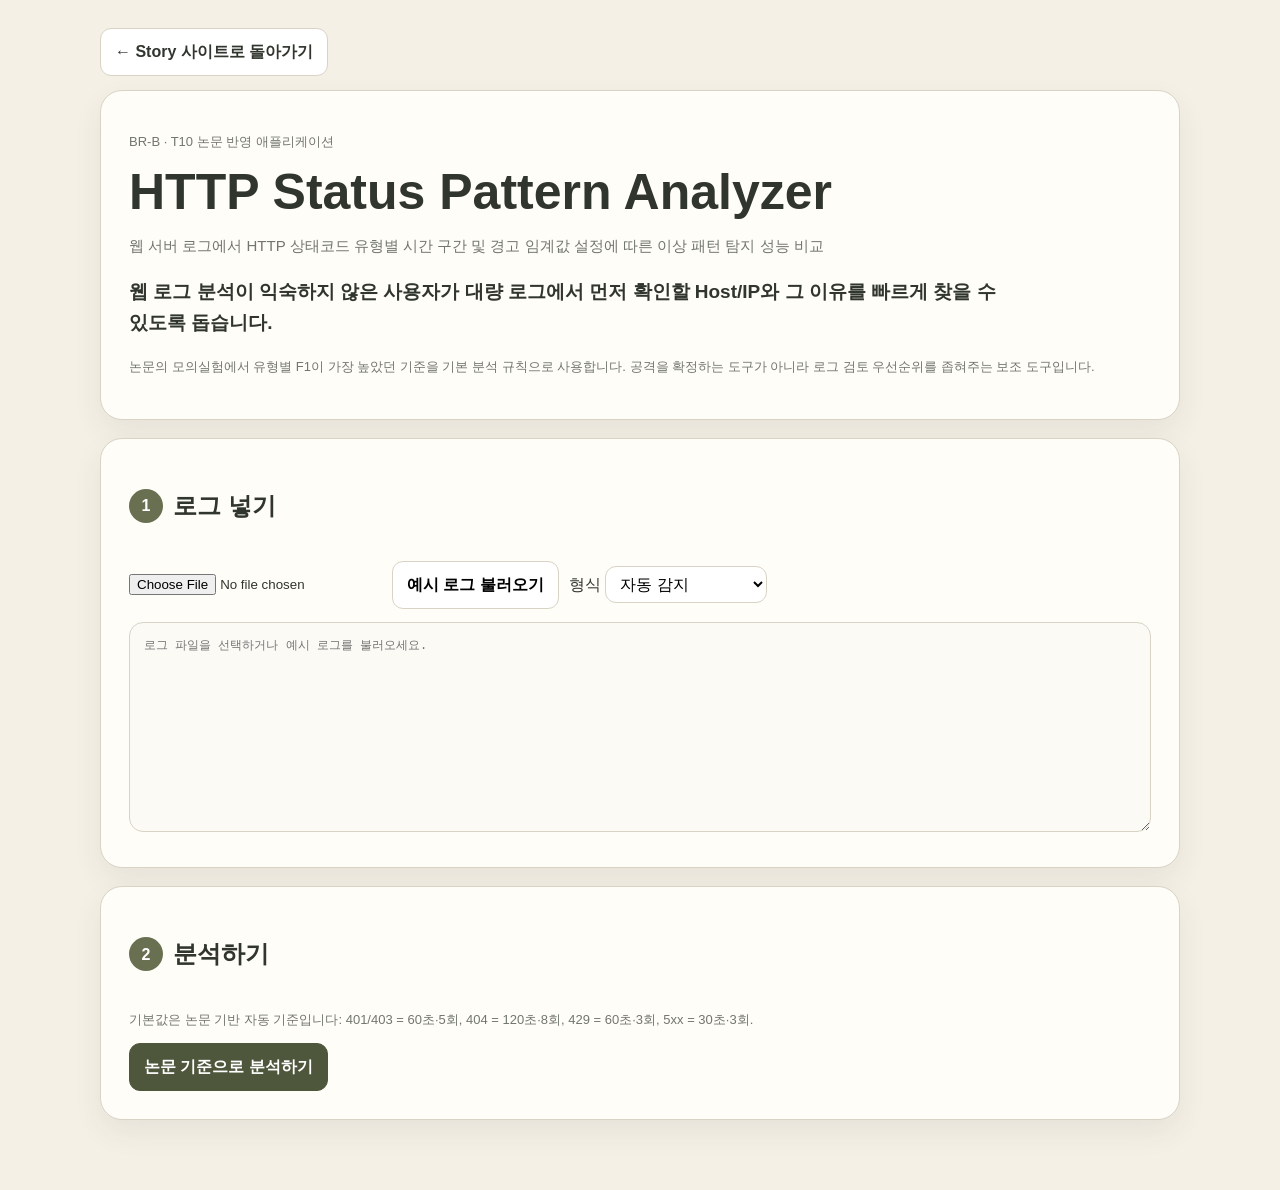
==== brb-app.html @ 335af22a "Add BR-B public app demo" ====
<!DOCTYPE html>
<html lang="ko">
<head>
<meta charset="UTF-8">
<meta name="viewport" content="width=device-width,initial-scale=1.0">
<title>HTTP Status Pattern Analyzer | 김유미</title>
<style>
:root{--bg:#f4f0e6;--paper:#fffdf8;--ink:#30352d;--muted:#71766e;--line:#d9d3c6;--olive:#697052;--olive2:#4e563c;--brown:#8b6f58;--warn:#7d4738;--warnbg:#fff0ea;--ok:#4f6c56;--okbg:#edf6ef}
*{box-sizing:border-box}body{margin:0;background:var(--bg);color:var(--ink);font-family:-apple-system,BlinkMacSystemFont,"Pretendard","Noto Sans KR","Segoe UI",sans-serif;line-height:1.6}.wrap{width:min(1080px,calc(100% - 28px));margin:28px auto 70px}.card{background:var(--paper);border:1px solid var(--line);border-radius:22px;padding:28px;margin-bottom:18px;box-shadow:0 12px 30px rgba(70,62,48,.07)}h1{font-size:clamp(30px,5vw,50px);line-height:1.08;margin:0 0 10px}.paper-title{color:var(--muted);font-size:15px}.lead{font-size:19px;max-width:880px}.note{color:var(--muted);font-size:13px}.step{display:flex;gap:10px;align-items:center;margin-bottom:16px}.step b{width:34px;height:34px;display:grid;place-items:center;border-radius:50%;background:var(--olive);color:#fff}.row{display:flex;gap:10px;align-items:center;flex-wrap:wrap}.btn,button,select{border:1px solid var(--line);border-radius:11px;font:inherit}.btn,button{padding:10px 14px;background:#fff;font-weight:700;cursor:pointer}.btn{display:inline-block;text-decoration:none;color:inherit}.primary{background:var(--olive2);color:#fff;border-color:var(--olive2)}input[type=file]{max-width:100%}textarea{width:100%;min-height:210px;margin-top:13px;padding:14px;border:1px solid var(--line);border-radius:14px;background:#fbfaf5;font:12px/1.55 ui-monospace,SFMono-Regular,Consolas,monospace;resize:vertical}select{padding:8px 30px 8px 10px;background:#fff}.msg{margin-top:12px;padding:11px 13px;border-radius:11px;font-weight:700}.ok{background:var(--okbg);color:var(--ok)}.err{background:var(--warnbg);color:var(--warn)}.hidden{display:none!important}.summary{display:grid;grid-template-columns:repeat(4,1fr);gap:10px;margin-bottom:18px}.metric{border:1px solid var(--line);border-radius:14px;padding:15px;background:#fff}.metric b{font-size:26px;display:block}.metric span{font-size:12px;color:var(--muted)}.alerts{display:grid;gap:11px}.alert{border:1px solid #e4b9ac;border-radius:15px;background:var(--warnbg);padding:16px}.alerttop{display:flex;justify-content:space-between;gap:10px;flex-wrap:wrap}.badge{display:inline-block;padding:3px 8px;border-radius:999px;background:#edc6bb;color:#673327;font-size:12px;font-weight:800}.grid{display:grid;grid-template-columns:1fr 1fr;gap:14px;margin-top:15px}.box{border:1px solid var(--line);border-radius:15px;padding:16px;background:#fff}.rule{display:grid;grid-template-columns:1fr auto auto;gap:8px;padding:8px 0;border-bottom:1px solid var(--line);font-size:13px}.rule:last-child{border-bottom:0}.back{margin-bottom:14px}.muted{color:var(--muted)}@media(max-width:760px){.summary{grid-template-columns:repeat(2,1fr)}.grid{grid-template-columns:1fr}.card{padding:20px}}@media(max-width:450px){.summary{grid-template-columns:1fr}}
</style>
</head>
<body>
<main class="wrap">
<a class="btn back" href="index.html#works">← Story 사이트로 돌아가기</a>
<section class="card">
<p class="note">BR-B · T10 논문 반영 애플리케이션</p>
<h1>HTTP Status Pattern Analyzer</h1>
<p class="paper-title">웹 서버 로그에서 HTTP 상태코드 유형별 시간 구간 및 경고 임계값 설정에 따른 이상 패턴 탐지 성능 비교</p>
<p class="lead"><strong>웹 로그 분석이 익숙하지 않은 사용자가 대량 로그에서 먼저 확인할 Host/IP와 그 이유를 빠르게 찾을 수 있도록 돕습니다.</strong></p>
<p class="note">논문의 모의실험에서 유형별 F1이 가장 높았던 기준을 기본 분석 규칙으로 사용합니다. 공격을 확정하는 도구가 아니라 로그 검토 우선순위를 좁혀주는 보조 도구입니다.</p>
</section>

<section class="card">
<div class="step"><b>1</b><h2>로그 넣기</h2></div>
<div class="row"><input id="file" type="file" accept=".log,.txt,.csv,.json,.jsonl"><button id="sample">예시 로그 불러오기</button><label>형식 <select id="format"><option value="auto">자동 감지</option><option value="common">Nginx/Apache</option><option value="csv">CSV</option><option value="jsonl">JSON/JSONL</option></select></label></div>
<textarea id="input" placeholder="로그 파일을 선택하거나 예시 로그를 불러오세요."></textarea>
<div id="msg" class="hidden"></div>
</section>

<section class="card">
<div class="step"><b>2</b><h2>분석하기</h2></div>
<p class="note">기본값은 논문 기반 자동 기준입니다: 401/403 = 60초·5회, 404 = 120초·8회, 429 = 60초·3회, 5xx = 30초·3회.</p>
<button id="analyze" class="primary">논문 기준으로 분석하기</button>
</section>

<section id="result" class="card hidden">
<div class="step"><b>3</b><h2>분석 결과</h2></div>
<div id="summary" class="summary"></div>
<div id="alerts" class="alerts"></div>
<div class="grid"><div class="box"><h3>논문 기반 기준</h3><div id="rules"></div></div><div class="box"><h3>해석</h3><p class="muted">반복 횟수가 기준을 넘은 Host/IP부터 우선 확인하도록 보여줍니다. 401/403은 인증·권한, 404는 경로 탐색, 429는 과도한 요청, 5xx는 서버 오류의 집중 발생을 의미합니다.</p></div></div>
</section>
</main>
<script>
const RULES={AUTH:{w:60,t:5,f:0.950},NOT_FOUND:{w:120,t:8,f:0.950},RATE_LIMIT:{w:60,t:3,f:0.961},SERVER_ERROR:{w:30,t:3,f:0.934}};
const LABEL={AUTH:"인증·권한 오류",NOT_FOUND:"경로 탐색 오류",RATE_LIMIT:"과도한 요청",SERVER_ERROR:"서버 오류"};
const sampleText=`192.0.2.10 - - [30/Sep/2026:09:00:01 +0900] "POST /login HTTP/1.1" 401 120
192.0.2.10 - - [30/Sep/2026:09:00:10 +0900] "POST /login HTTP/1.1" 401 118
192.0.2.10 - - [30/Sep/2026:09:00:21 +0900] "GET /admin HTTP/1.1" 403 150
192.0.2.10 - - [30/Sep/2026:09:00:39 +0900] "GET /admin HTTP/1.1" 403 150
192.0.2.10 - - [30/Sep/2026:09:00:58 +0900] "POST /login HTTP/1.1" 401 120
198.51.100.55 - - [30/Sep/2026:09:02:01 +0900] "GET /.env HTTP/1.1" 404 90
198.51.100.55 - - [30/Sep/2026:09:02:10 +0900] "GET /wp-admin HTTP/1.1" 404 90
198.51.100.55 - - [30/Sep/2026:09:02:20 +0900] "GET /admin-old HTTP/1.1" 404 90
198.51.100.55 - - [30/Sep/2026:09:02:31 +0900] "GET /missing HTTP/1.1" 404 90
198.51.100.55 - - [30/Sep/2026:09:02:48 +0900] "GET /robots-old HTTP/1.1" 404 90
198.51.100.55 - - [30/Sep/2026:09:03:02 +0900] "GET /old-login HTTP/1.1" 404 90
198.51.100.55 - - [30/Sep/2026:09:03:13 +0900] "GET /backup HTTP/1.1" 404 90
198.51.100.55 - - [30/Sep/2026:09:03:25 +0900] "GET /test-admin HTTP/1.1" 404 90
203.0.113.77 - - [30/Sep/2026:09:04:01 +0900] "GET /api/search HTTP/1.1" 429 80
203.0.113.77 - - [30/Sep/2026:09:04:18 +0900] "GET /api/search HTTP/1.1" 429 80
203.0.113.77 - - [30/Sep/2026:09:04:34 +0900] "GET /api/items HTTP/1.1" 429 80
192.0.2.90 - - [30/Sep/2026:09:06:01 +0900] "GET /api/orders HTTP/1.1" 500 100
192.0.2.90 - - [30/Sep/2026:09:06:12 +0900] "GET /api/orders HTTP/1.1" 502 100
192.0.2.90 - - [30/Sep/2026:09:06:24 +0900] "GET /checkout HTTP/1.1" 503 100`;
const $=id=>document.getElementById(id);
$("sample").onclick=()=>{$("input").value=sampleText;show("예시 로그를 불러왔습니다.","ok")};
$("file").onchange=async e=>{const f=e.target.files[0];if(f){$("input").value=await f.text();show(f.name+" 파일을 읽었습니다.","ok")}};
function show(t,c){$("msg").textContent=t;$("msg").className="msg "+c}
function parseDate(s){const m=s.match(/(\d{2})\/([A-Za-z]{3})\/(\d{4}):(\d{2}):(\d{2}):(\d{2})/);if(m){const mo={Jan:0,Feb:1,Mar:2,Apr:3,May:4,Jun:5,Jul:6,Aug:7,Sep:8,Oct:9,Nov:10,Dec:11}[m[2]];return new Date(+m[3],mo,+m[1],+m[4],+m[5],+m[6])}const d=new Date(s);return Number.isNaN(d.getTime())?null:d}
function commonLine(line){const m=line.trim().match(/^(\S+)\s+\S+\s+\S+\s+\[([^\]]+)\]\s+"([A-Z]+)\s+([^"\s]+)(?:\s+HTTP\/[0-9.]+)?"\s+(\d{3})\s+\S+/);if(!m)return null;const time=parseDate(m[2]);return time?{host:m[1],time,method:m[3],path:m[4],status:+m[5]}:null}
function norm(o){const tv=o.timestamp??o.time??o.datetime??o["@timestamp"],host=o.ip??o.host??o.client_ip??o.remote_addr,path=o.path??o.url??o.uri??o.request_uri,status=+(o.status??o.status_code??o.http_status);const time=parseDate(String(tv||""));return time&&host&&path&&Number.isFinite(status)?{host:String(host),time,method:String(o.method??o.http_method??"UNKNOWN"),path:String(path),status}:null}
function detect(text){const t=text.trim();if(!t)return null;try{const p=JSON.parse(t),a=Array.isArray(p)?p:[p];if(a.some(norm))return"jsonl"}catch{}const lines=t.split(/\r?\n/).filter(Boolean).slice(0,6);let c=0,v=0,j=0;for(const l of lines){if(commonLine(l))c++;try{if(norm(JSON.parse(l)))j++}catch{}const a=l.split(",");if(a.length>=5&&parseDate(a[0])&&Number.isFinite(+a[4]))v++}const n=Math.max(1,Math.ceil(lines.length/2));if(c>=n)return"common";if(j>=n)return"jsonl";if(v>=n||/^timestamp,ip,/i.test(lines[0]||""))return"csv";return null}
function parse(text,fmt){let r=[],bad=0;if(fmt==="common"){for(const l of text.split(/\r?\n/)){if(!l.trim())continue;const x=commonLine(l);x?r.push(x):bad++}}else if(fmt==="csv"){const lines=text.split(/\r?\n/).filter(Boolean);let start=/^timestamp,ip,/i.test(lines[0]||"")?1:0;for(const l of lines.slice(start)){const a=l.split(",");const time=parseDate(a[0]);if(time&&a[1]&&a[3]&&Number.isFinite(+a[4]))r.push({time,host:a[1],method:a[2]||"UNKNOWN",path:a[3],status:+a[4]});else bad++}}else{try{const p=JSON.parse(text),a=Array.isArray(p)?p:[p];for(const o of a){const x=norm(o);x?r.push(x):bad++}}catch{for(const l of text.split(/\r?\n/)){if(!l.trim())continue;try{const x=norm(JSON.parse(l));x?r.push(x):bad++}catch{bad++}}}}return{r,bad}}
function cat(s){if(s===401||s===403)return"AUTH";if(s===404)return"NOT_FOUND";if(s===429)return"RATE_LIMIT";if(s>=500&&s<600)return"SERVER_ERROR";return null}
function burst(a,w){a=[...a].sort((x,y)=>x.time-y.time);let l=0,b=0;for(let i=0;i<a.length;i++){while(a[i].time-a[l].time>w*1000)l++;b=Math.max(b,i-l+1)}return b}
function top(a){const m={};a.forEach(x=>m[x.path]=(m[x.path]||0)+1);const z=Object.entries(m).sort((a,b)=>b[1]-a[1])[0];return z?z[0]+" ("+z[1]+"회)":"-"}
$("analyze").onclick=()=>{const text=$("input").value.trim();if(!text)return show("분석할 로그가 없습니다.","err");let fmt=$("format").value;if(fmt==="auto")fmt=detect(text);if(!fmt)return show("로그 형식을 자동 감지하지 못했습니다. 형식을 직접 선택해 주세요.","err");const o=parse(text,fmt);if(!o.r.length)return show("읽을 수 있는 로그가 없습니다.","err");const groups=new Map;for(const x of o.r){const c=cat(x.status);if(!c)continue;const k=x.host+"|"+c;if(!groups.has(k))groups.set(k,[]);groups.get(k).push(x)}let rows=[];for(const [k,a] of groups){const [host,c]=k.split("|"),rule=RULES[c],b=burst(a,rule.w);rows.push({host,c,b,path:top(a),review:b>=rule.t,rule})}rows.sort((a,b)=>Number(b.review)-Number(a.review)||b.b-a.b);const review=rows.filter(x=>x.review);$("summary").innerHTML=[["전체 로그",o.r.length],["Host/IP",new Set(o.r.map(x=>x.host)).size],["분석 패턴",rows.length],["우선 확인",review.length]].map(x=>'<div class="metric"><b>'+x[1]+'</b><span>'+x[0]+'</span></div>').join("");$("alerts").innerHTML=review.length?review.map(x=>'<div class="alert"><div class="alerttop"><div><strong>'+x.host+'</strong> <span class="badge">'+LABEL[x.c]+'</span></div><div>'+x.rule.w+'초 내 <b>'+x.b+'회</b> / 기준 '+x.rule.t+'회</div></div><p>주요 경로: <b>'+x.path+'</b></p><p class="note">'+(x.c==="AUTH"?"인증·권한 관련 오류가 반복되어 로그인 흐름을 먼저 확인할 필요가 있습니다.":x.c==="NOT_FOUND"?"존재하지 않는 경로 요청이 반복되어 경로 탐색 여부를 먼저 확인할 필요가 있습니다.":x.c==="RATE_LIMIT"?"429 응답이 짧은 시간에 반복되어 요청 빈도를 먼저 확인할 필요가 있습니다.":"5xx 오류가 짧은 시간에 집중되어 서버 오류 로그를 함께 확인할 필요가 있습니다.")+'</p></div>').join(""):'<div class="box">현재 기준에서 우선 확인할 항목이 없습니다.</div>';$("rules").innerHTML=Object.entries(RULES).map(([k,v])=>'<div class="rule"><strong>'+LABEL[k]+'</strong><span>'+v.w+'초 / '+v.t+'회</span><span>F1 '+v.f.toFixed(3)+'</span></div>').join("");$("result").classList.remove("hidden");show(fmt.toUpperCase()+" 형식으로 "+o.r.length+"건을 분석했습니다."+(o.bad?" 읽지 못한 "+o.bad+"건은 제외했습니다.":""),"ok");$("result").scrollIntoView({behavior:"smooth"})};
</script>
</body>
</html>
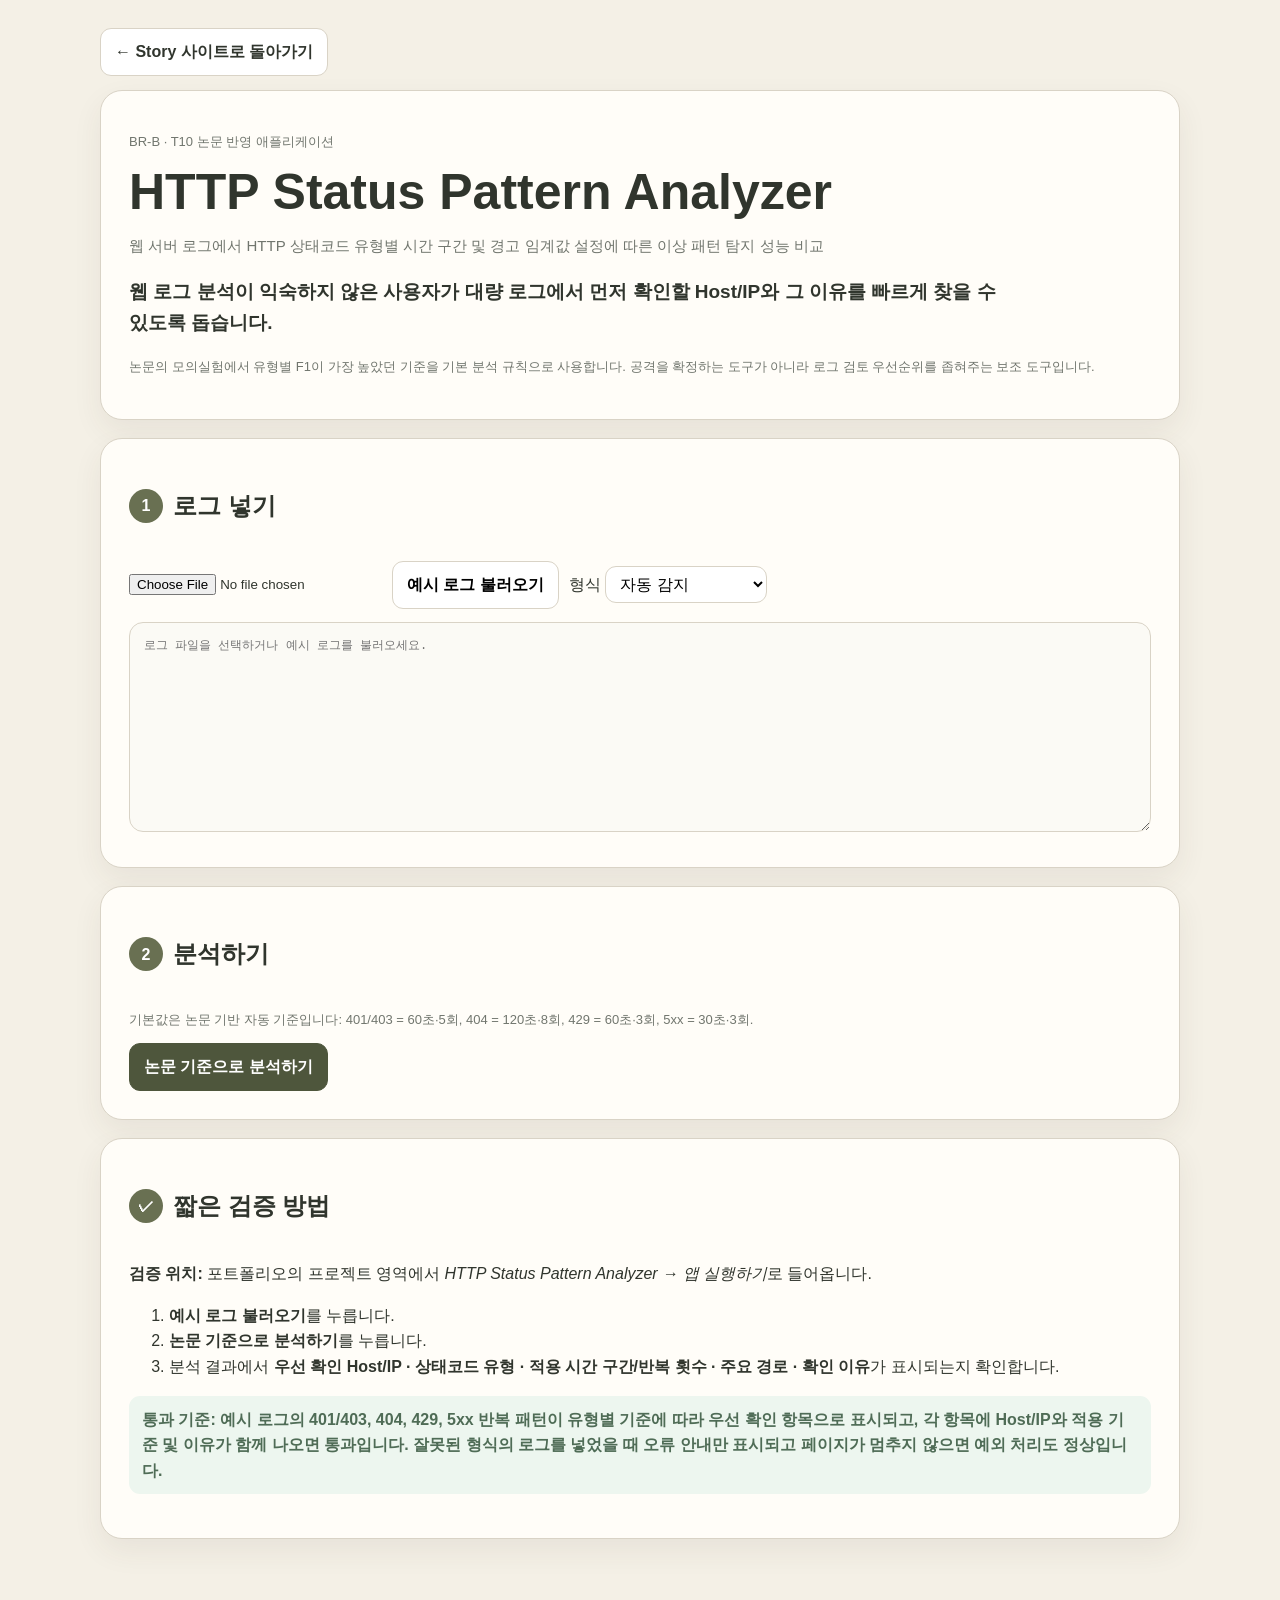
==== commit 053dc5c9: "Add BR-B C13 verification steps" ====
--- a/brb-app.html
+++ b/brb-app.html
@@ -39,6 +39,16 @@
 <div id="alerts" class="alerts"></div>
 <div class="grid"><div class="box"><h3>논문 기반 기준</h3><div id="rules"></div></div><div class="box"><h3>해석</h3><p class="muted">반복 횟수가 기준을 넘은 Host/IP부터 우선 확인하도록 보여줍니다. 401/403은 인증·권한, 404는 경로 탐색, 429는 과도한 요청, 5xx는 서버 오류의 집중 발생을 의미합니다.</p></div></div>
 </section>
+<section class="card">
+<div class="step"><b>✓</b><h2>짧은 검증 방법</h2></div>
+<p><strong>검증 위치:</strong> 포트폴리오의 프로젝트 영역에서 <em>HTTP Status Pattern Analyzer → 앱 실행하기</em>로 들어옵니다.</p>
+<ol>
+<li><strong>예시 로그 불러오기</strong>를 누릅니다.</li>
+<li><strong>논문 기준으로 분석하기</strong>를 누릅니다.</li>
+<li>분석 결과에서 <strong>우선 확인 Host/IP · 상태코드 유형 · 적용 시간 구간/반복 횟수 · 주요 경로 · 확인 이유</strong>가 표시되는지 확인합니다.</li>
+</ol>
+<p class="msg ok"><strong>통과 기준:</strong> 예시 로그의 401/403, 404, 429, 5xx 반복 패턴이 유형별 기준에 따라 우선 확인 항목으로 표시되고, 각 항목에 Host/IP와 적용 기준 및 이유가 함께 나오면 통과입니다. 잘못된 형식의 로그를 넣었을 때 오류 안내만 표시되고 페이지가 멈추지 않으면 예외 처리도 정상입니다.</p>
+</section>
 </main>
 <script>
 const RULES={AUTH:{w:60,t:5,f:0.950},NOT_FOUND:{w:120,t:8,f:0.950},RATE_LIMIT:{w:60,t:3,f:0.961},SERVER_ERROR:{w:30,t:3,f:0.934}};
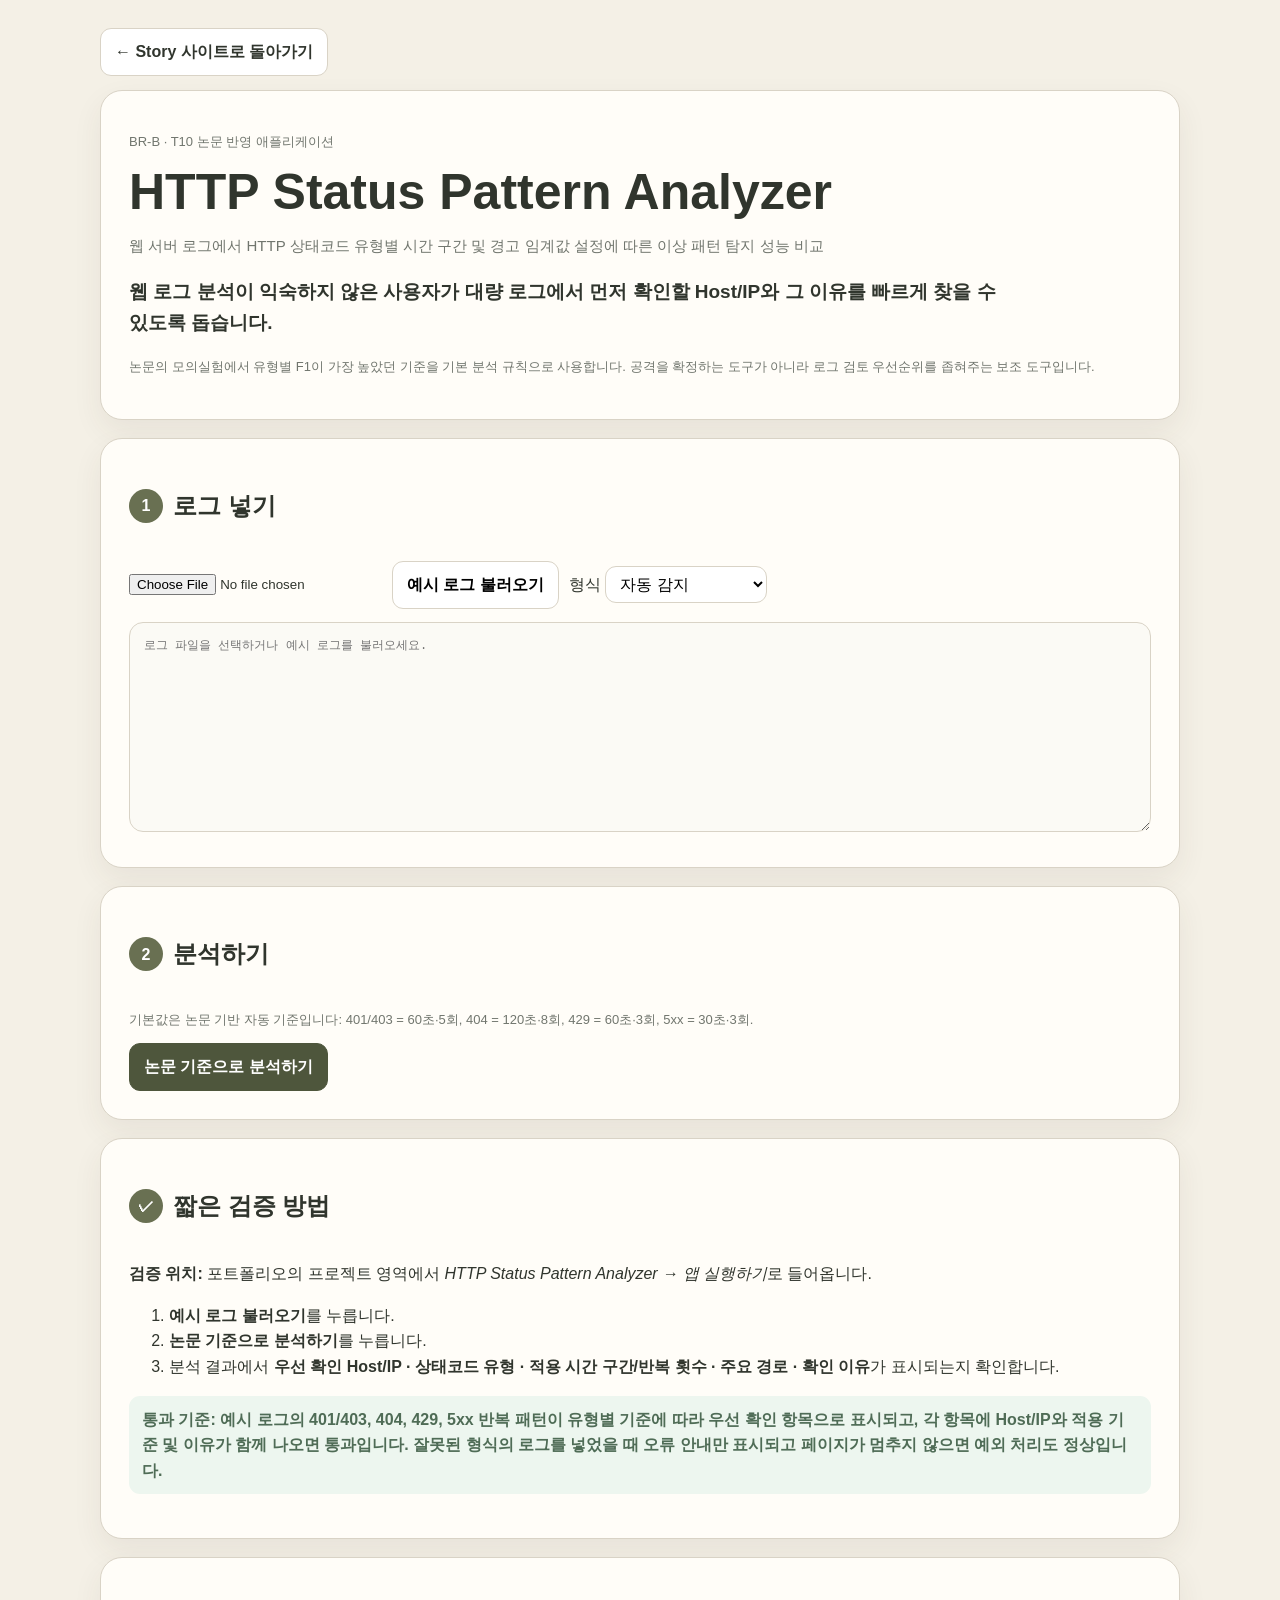
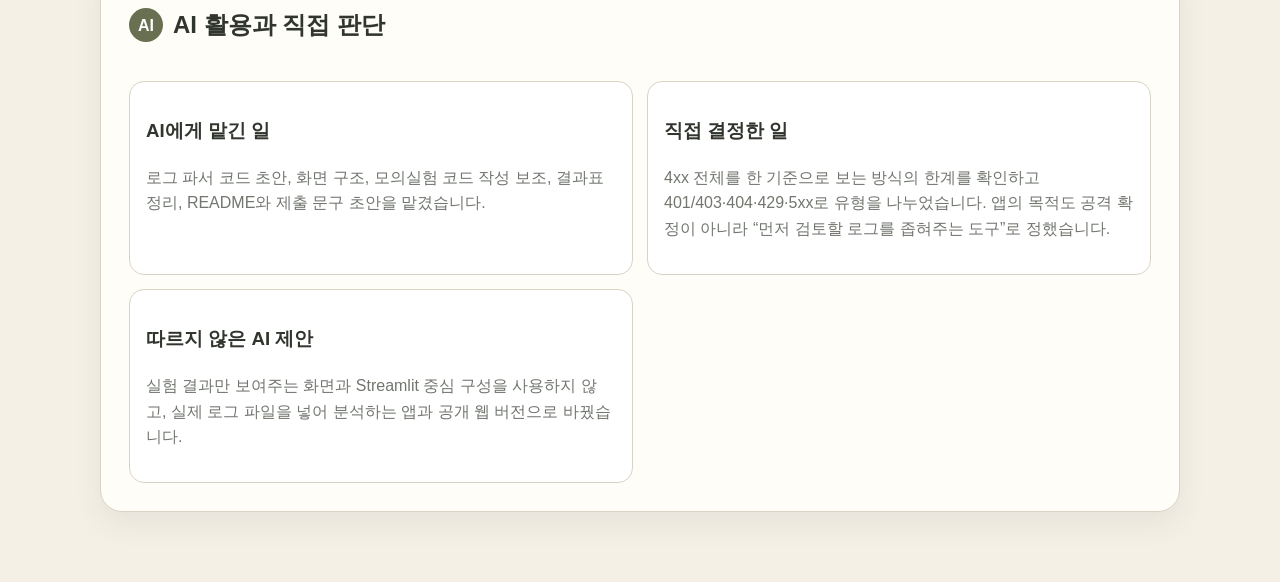
==== commit be75c8b1: "Add BR-B C14 AI decision record" ====
--- a/brb-app.html
+++ b/brb-app.html
@@ -49,6 +49,23 @@
 </ol>
 <p class="msg ok"><strong>통과 기준:</strong> 예시 로그의 401/403, 404, 429, 5xx 반복 패턴이 유형별 기준에 따라 우선 확인 항목으로 표시되고, 각 항목에 Host/IP와 적용 기준 및 이유가 함께 나오면 통과입니다. 잘못된 형식의 로그를 넣었을 때 오류 안내만 표시되고 페이지가 멈추지 않으면 예외 처리도 정상입니다.</p>
 </section>
+<section class="card">
+<div class="step"><b>AI</b><h2>AI 활용과 직접 판단</h2></div>
+<div class="grid">
+  <div class="box">
+    <h3>AI에게 맡긴 일</h3>
+    <p class="muted">로그 파서 코드 초안, 화면 구조, 모의실험 코드 작성 보조, 결과표 정리, README와 제출 문구 초안을 맡겼습니다.</p>
+  </div>
+  <div class="box">
+    <h3>직접 결정한 일</h3>
+    <p class="muted">4xx 전체를 한 기준으로 보는 방식의 한계를 확인하고 401/403·404·429·5xx로 유형을 나누었습니다. 앱의 목적도 공격 확정이 아니라 “먼저 검토할 로그를 좁혀주는 도구”로 정했습니다.</p>
+  </div>
+  <div class="box">
+    <h3>따르지 않은 AI 제안</h3>
+    <p class="muted">실험 결과만 보여주는 화면과 Streamlit 중심 구성을 사용하지 않고, 실제 로그 파일을 넣어 분석하는 앱과 공개 웹 버전으로 바꿨습니다.</p>
+  </div>
+</div>
+</section>
 </main>
 <script>
 const RULES={AUTH:{w:60,t:5,f:0.950},NOT_FOUND:{w:120,t:8,f:0.950},RATE_LIMIT:{w:60,t:3,f:0.961},SERVER_ERROR:{w:30,t:3,f:0.934}};
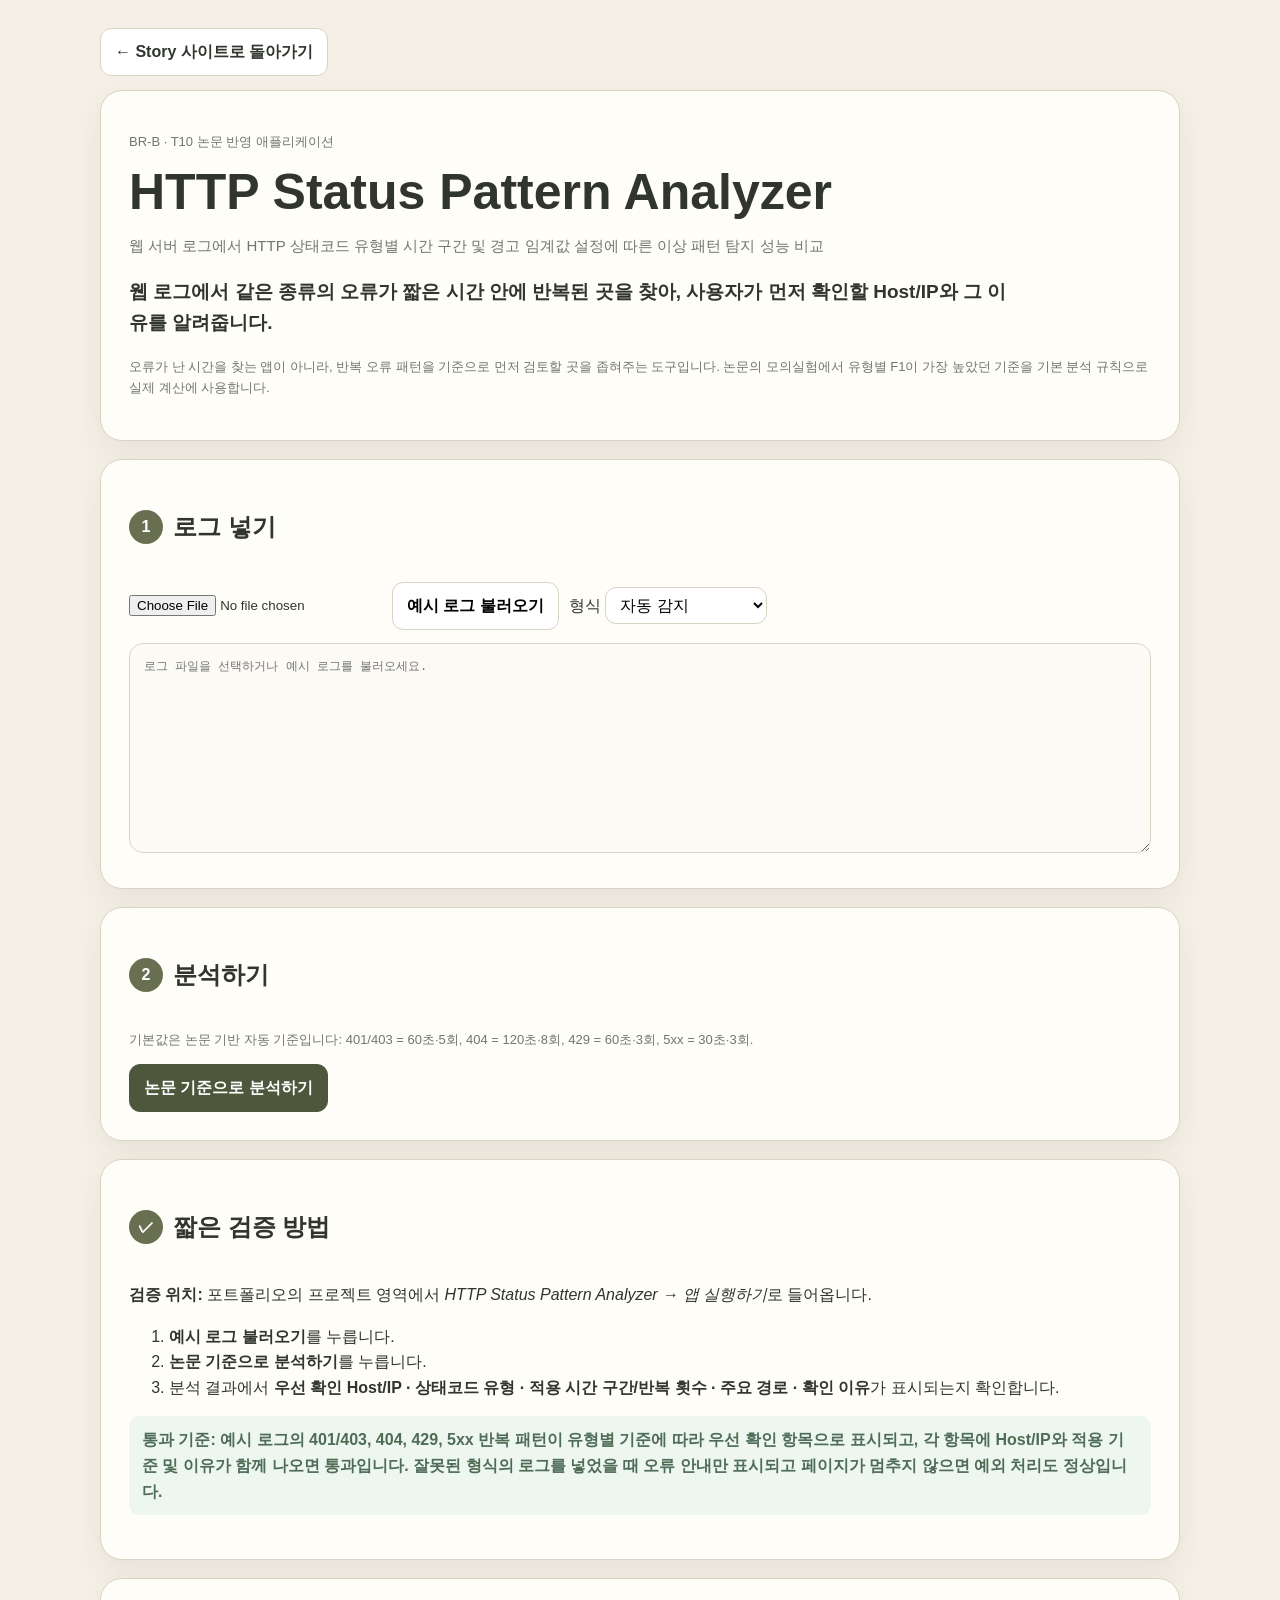
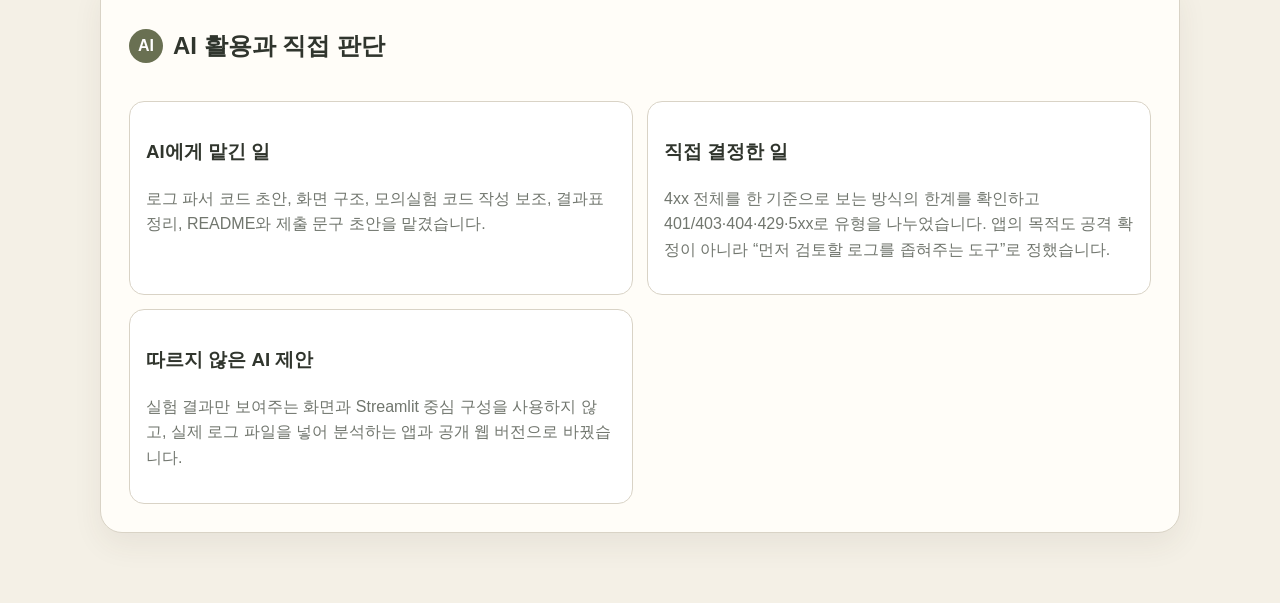
==== commit f8f5c9f8: "Align public BR-B demo with v6 purpose" ====
--- a/brb-app.html
+++ b/brb-app.html
@@ -16,8 +16,8 @@
 <p class="note">BR-B · T10 논문 반영 애플리케이션</p>
 <h1>HTTP Status Pattern Analyzer</h1>
 <p class="paper-title">웹 서버 로그에서 HTTP 상태코드 유형별 시간 구간 및 경고 임계값 설정에 따른 이상 패턴 탐지 성능 비교</p>
-<p class="lead"><strong>웹 로그 분석이 익숙하지 않은 사용자가 대량 로그에서 먼저 확인할 Host/IP와 그 이유를 빠르게 찾을 수 있도록 돕습니다.</strong></p>
-<p class="note">논문의 모의실험에서 유형별 F1이 가장 높았던 기준을 기본 분석 규칙으로 사용합니다. 공격을 확정하는 도구가 아니라 로그 검토 우선순위를 좁혀주는 보조 도구입니다.</p>
+<p class="lead"><strong>웹 로그에서 같은 종류의 오류가 짧은 시간 안에 반복된 곳을 찾아, 사용자가 먼저 확인할 Host/IP와 그 이유를 알려줍니다.</strong></p>
+<p class="note">오류가 난 시간을 찾는 앱이 아니라, 반복 오류 패턴을 기준으로 먼저 검토할 곳을 좁혀주는 도구입니다. 논문의 모의실험에서 유형별 F1이 가장 높았던 기준을 기본 분석 규칙으로 실제 계산에 사용합니다.</p>
 </section>
 
 <section class="card">
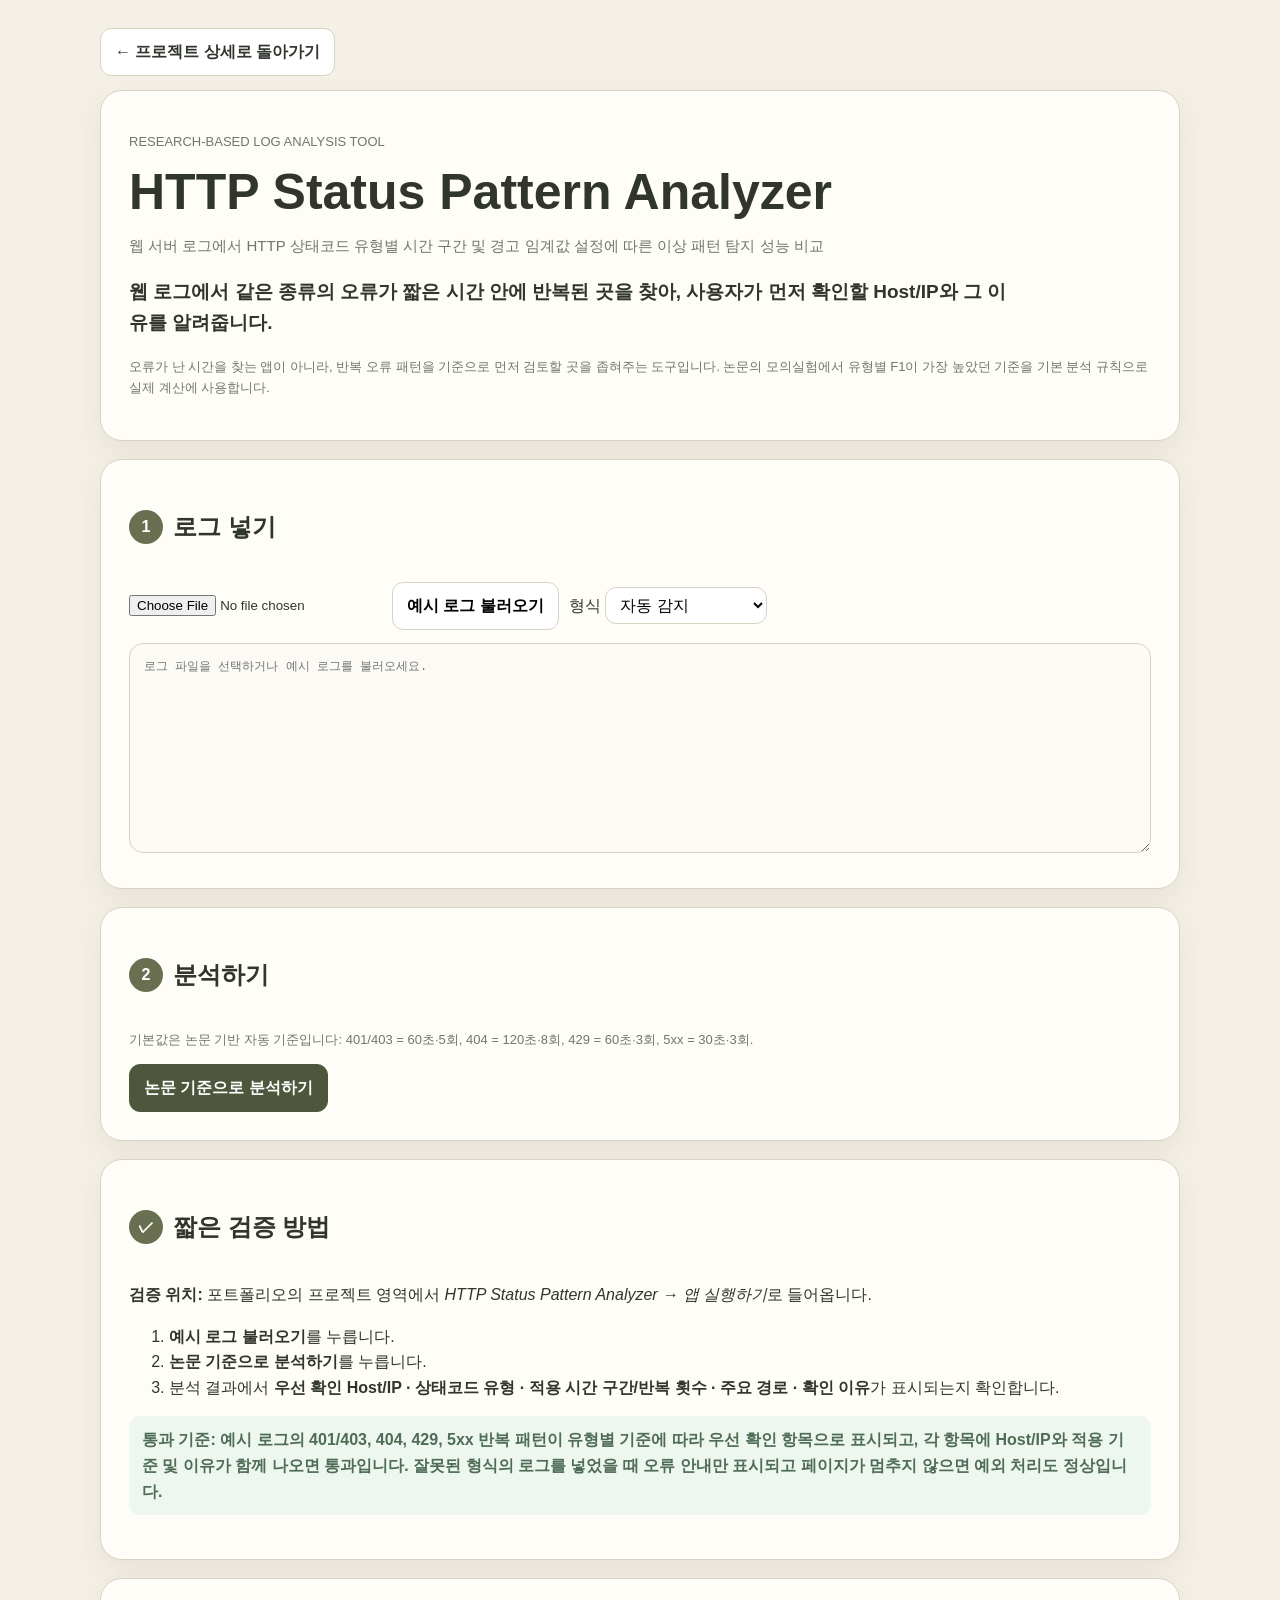
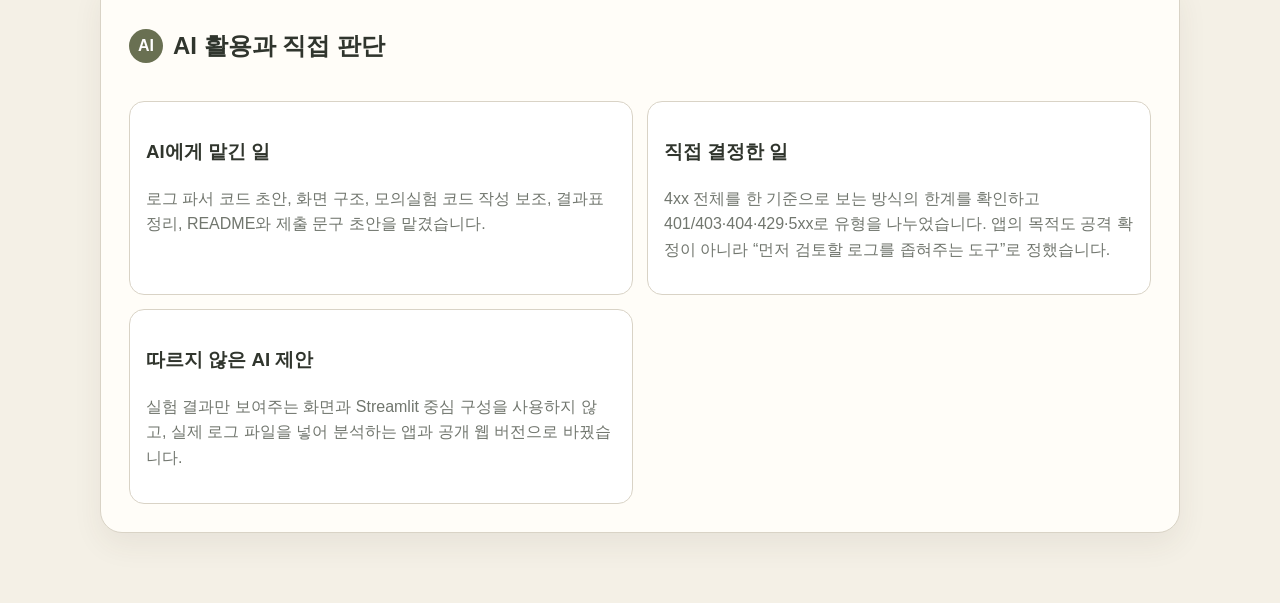
==== commit 0181f71a: "Polish analyzer demo for portfolio use" ====
--- a/brb-app.html
+++ b/brb-app.html
@@ -11,9 +11,9 @@
 </head>
 <body>
 <main class="wrap">
-<a class="btn back" href="index.html#works">← Story 사이트로 돌아가기</a>
+<a class="btn back" href="http-status-pattern-analyzer.html">← 프로젝트 상세로 돌아가기</a>
 <section class="card">
-<p class="note">BR-B · T10 논문 반영 애플리케이션</p>
+<p class="note">RESEARCH-BASED LOG ANALYSIS TOOL</p>
 <h1>HTTP Status Pattern Analyzer</h1>
 <p class="paper-title">웹 서버 로그에서 HTTP 상태코드 유형별 시간 구간 및 경고 임계값 설정에 따른 이상 패턴 탐지 성능 비교</p>
 <p class="lead"><strong>웹 로그에서 같은 종류의 오류가 짧은 시간 안에 반복된 곳을 찾아, 사용자가 먼저 확인할 Host/IP와 그 이유를 알려줍니다.</strong></p>
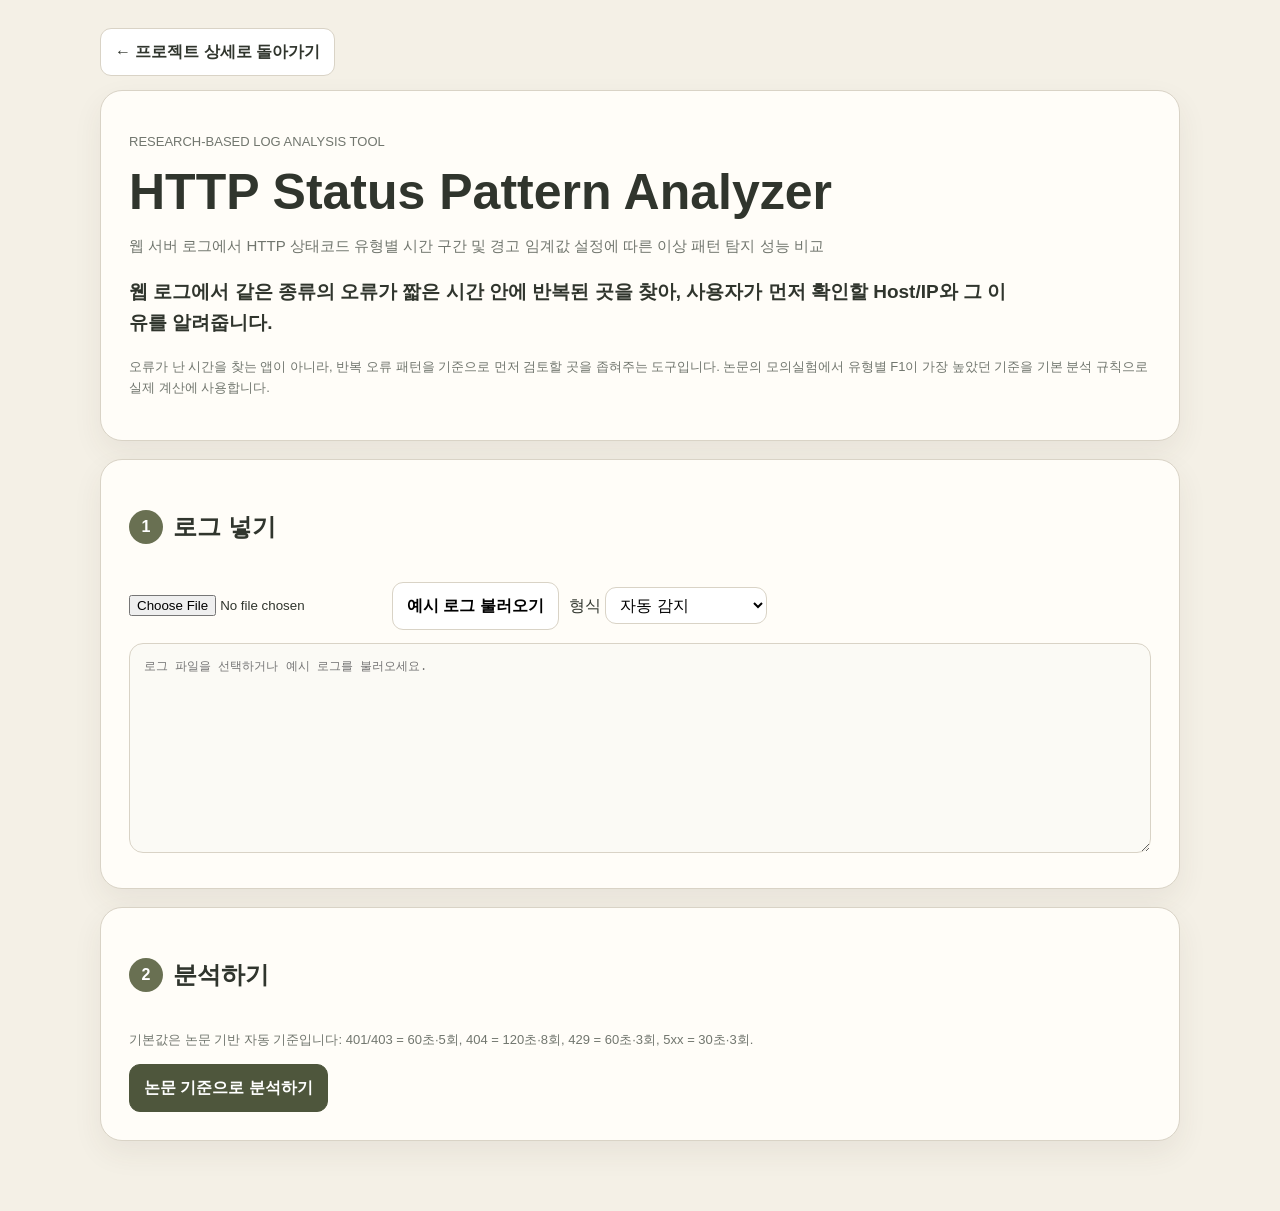
==== commit c70c1433: "Remove assignment-only sections from public BR-B app" ====
--- a/brb-app.html
+++ b/brb-app.html
@@ -36,72 +36,435 @@
 <section id="result" class="card hidden">
 <div class="step"><b>3</b><h2>분석 결과</h2></div>
 <div id="summary" class="summary"></div>
-<div id="alerts" class="alerts"></div>
+<div id="alerts" class="alerts"></div><div class="row" style="margin-top:14px"><button id="export" class="btn hidden">분석 결과 CSV 저장</button></div>
 <div class="grid"><div class="box"><h3>논문 기반 기준</h3><div id="rules"></div></div><div class="box"><h3>해석</h3><p class="muted">반복 횟수가 기준을 넘은 Host/IP부터 우선 확인하도록 보여줍니다. 401/403은 인증·권한, 404는 경로 탐색, 429는 과도한 요청, 5xx는 서버 오류의 집중 발생을 의미합니다.</p></div></div>
-</section>
-<section class="card">
-<div class="step"><b>✓</b><h2>짧은 검증 방법</h2></div>
-<p><strong>검증 위치:</strong> 포트폴리오의 프로젝트 영역에서 <em>HTTP Status Pattern Analyzer → 앱 실행하기</em>로 들어옵니다.</p>
-<ol>
-<li><strong>예시 로그 불러오기</strong>를 누릅니다.</li>
-<li><strong>논문 기준으로 분석하기</strong>를 누릅니다.</li>
-<li>분석 결과에서 <strong>우선 확인 Host/IP · 상태코드 유형 · 적용 시간 구간/반복 횟수 · 주요 경로 · 확인 이유</strong>가 표시되는지 확인합니다.</li>
-</ol>
-<p class="msg ok"><strong>통과 기준:</strong> 예시 로그의 401/403, 404, 429, 5xx 반복 패턴이 유형별 기준에 따라 우선 확인 항목으로 표시되고, 각 항목에 Host/IP와 적용 기준 및 이유가 함께 나오면 통과입니다. 잘못된 형식의 로그를 넣었을 때 오류 안내만 표시되고 페이지가 멈추지 않으면 예외 처리도 정상입니다.</p>
-</section>
-<section class="card">
-<div class="step"><b>AI</b><h2>AI 활용과 직접 판단</h2></div>
-<div class="grid">
-  <div class="box">
-    <h3>AI에게 맡긴 일</h3>
-    <p class="muted">로그 파서 코드 초안, 화면 구조, 모의실험 코드 작성 보조, 결과표 정리, README와 제출 문구 초안을 맡겼습니다.</p>
-  </div>
-  <div class="box">
-    <h3>직접 결정한 일</h3>
-    <p class="muted">4xx 전체를 한 기준으로 보는 방식의 한계를 확인하고 401/403·404·429·5xx로 유형을 나누었습니다. 앱의 목적도 공격 확정이 아니라 “먼저 검토할 로그를 좁혀주는 도구”로 정했습니다.</p>
-  </div>
-  <div class="box">
-    <h3>따르지 않은 AI 제안</h3>
-    <p class="muted">실험 결과만 보여주는 화면과 Streamlit 중심 구성을 사용하지 않고, 실제 로그 파일을 넣어 분석하는 앱과 공개 웹 버전으로 바꿨습니다.</p>
-  </div>
-</div>
 </section>
 </main>
 <script>
-const RULES={AUTH:{w:60,t:5,f:0.950},NOT_FOUND:{w:120,t:8,f:0.950},RATE_LIMIT:{w:60,t:3,f:0.961},SERVER_ERROR:{w:30,t:3,f:0.934}};
-const LABEL={AUTH:"인증·권한 오류",NOT_FOUND:"경로 탐색 오류",RATE_LIMIT:"과도한 요청",SERVER_ERROR:"서버 오류"};
-const sampleText=`192.0.2.10 - - [30/Sep/2026:09:00:01 +0900] "POST /login HTTP/1.1" 401 120
-192.0.2.10 - - [30/Sep/2026:09:00:10 +0900] "POST /login HTTP/1.1" 401 118
-192.0.2.10 - - [30/Sep/2026:09:00:21 +0900] "GET /admin HTTP/1.1" 403 150
-192.0.2.10 - - [30/Sep/2026:09:00:39 +0900] "GET /admin HTTP/1.1" 403 150
-192.0.2.10 - - [30/Sep/2026:09:00:58 +0900] "POST /login HTTP/1.1" 401 120
-198.51.100.55 - - [30/Sep/2026:09:02:01 +0900] "GET /.env HTTP/1.1" 404 90
-198.51.100.55 - - [30/Sep/2026:09:02:10 +0900] "GET /wp-admin HTTP/1.1" 404 90
-198.51.100.55 - - [30/Sep/2026:09:02:20 +0900] "GET /admin-old HTTP/1.1" 404 90
-198.51.100.55 - - [30/Sep/2026:09:02:31 +0900] "GET /missing HTTP/1.1" 404 90
-198.51.100.55 - - [30/Sep/2026:09:02:48 +0900] "GET /robots-old HTTP/1.1" 404 90
-198.51.100.55 - - [30/Sep/2026:09:03:02 +0900] "GET /old-login HTTP/1.1" 404 90
-198.51.100.55 - - [30/Sep/2026:09:03:13 +0900] "GET /backup HTTP/1.1" 404 90
-198.51.100.55 - - [30/Sep/2026:09:03:25 +0900] "GET /test-admin HTTP/1.1" 404 90
-203.0.113.77 - - [30/Sep/2026:09:04:01 +0900] "GET /api/search HTTP/1.1" 429 80
-203.0.113.77 - - [30/Sep/2026:09:04:18 +0900] "GET /api/search HTTP/1.1" 429 80
-203.0.113.77 - - [30/Sep/2026:09:04:34 +0900] "GET /api/items HTTP/1.1" 429 80
-192.0.2.90 - - [30/Sep/2026:09:06:01 +0900] "GET /api/orders HTTP/1.1" 500 100
-192.0.2.90 - - [30/Sep/2026:09:06:12 +0900] "GET /api/orders HTTP/1.1" 502 100
-192.0.2.90 - - [30/Sep/2026:09:06:24 +0900] "GET /checkout HTTP/1.1" 503 100`;
-const $=id=>document.getElementById(id);
-$("sample").onclick=()=>{$("input").value=sampleText;show("예시 로그를 불러왔습니다.","ok")};
-$("file").onchange=async e=>{const f=e.target.files[0];if(f){$("input").value=await f.text();show(f.name+" 파일을 읽었습니다.","ok")}};
-function show(t,c){$("msg").textContent=t;$("msg").className="msg "+c}
-function parseDate(s){const m=s.match(/(\d{2})\/([A-Za-z]{3})\/(\d{4}):(\d{2}):(\d{2}):(\d{2})/);if(m){const mo={Jan:0,Feb:1,Mar:2,Apr:3,May:4,Jun:5,Jul:6,Aug:7,Sep:8,Oct:9,Nov:10,Dec:11}[m[2]];return new Date(+m[3],mo,+m[1],+m[4],+m[5],+m[6])}const d=new Date(s);return Number.isNaN(d.getTime())?null:d}
-function commonLine(line){const m=line.trim().match(/^(\S+)\s+\S+\s+\S+\s+\[([^\]]+)\]\s+"([A-Z]+)\s+([^"\s]+)(?:\s+HTTP\/[0-9.]+)?"\s+(\d{3})\s+\S+/);if(!m)return null;const time=parseDate(m[2]);return time?{host:m[1],time,method:m[3],path:m[4],status:+m[5]}:null}
-function norm(o){const tv=o.timestamp??o.time??o.datetime??o["@timestamp"],host=o.ip??o.host??o.client_ip??o.remote_addr,path=o.path??o.url??o.uri??o.request_uri,status=+(o.status??o.status_code??o.http_status);const time=parseDate(String(tv||""));return time&&host&&path&&Number.isFinite(status)?{host:String(host),time,method:String(o.method??o.http_method??"UNKNOWN"),path:String(path),status}:null}
-function detect(text){const t=text.trim();if(!t)return null;try{const p=JSON.parse(t),a=Array.isArray(p)?p:[p];if(a.some(norm))return"jsonl"}catch{}const lines=t.split(/\r?\n/).filter(Boolean).slice(0,6);let c=0,v=0,j=0;for(const l of lines){if(commonLine(l))c++;try{if(norm(JSON.parse(l)))j++}catch{}const a=l.split(",");if(a.length>=5&&parseDate(a[0])&&Number.isFinite(+a[4]))v++}const n=Math.max(1,Math.ceil(lines.length/2));if(c>=n)return"common";if(j>=n)return"jsonl";if(v>=n||/^timestamp,ip,/i.test(lines[0]||""))return"csv";return null}
-function parse(text,fmt){let r=[],bad=0;if(fmt==="common"){for(const l of text.split(/\r?\n/)){if(!l.trim())continue;const x=commonLine(l);x?r.push(x):bad++}}else if(fmt==="csv"){const lines=text.split(/\r?\n/).filter(Boolean);let start=/^timestamp,ip,/i.test(lines[0]||"")?1:0;for(const l of lines.slice(start)){const a=l.split(",");const time=parseDate(a[0]);if(time&&a[1]&&a[3]&&Number.isFinite(+a[4]))r.push({time,host:a[1],method:a[2]||"UNKNOWN",path:a[3],status:+a[4]});else bad++}}else{try{const p=JSON.parse(text),a=Array.isArray(p)?p:[p];for(const o of a){const x=norm(o);x?r.push(x):bad++}}catch{for(const l of text.split(/\r?\n/)){if(!l.trim())continue;try{const x=norm(JSON.parse(l));x?r.push(x):bad++}catch{bad++}}}}return{r,bad}}
-function cat(s){if(s===401||s===403)return"AUTH";if(s===404)return"NOT_FOUND";if(s===429)return"RATE_LIMIT";if(s>=500&&s<600)return"SERVER_ERROR";return null}
-function burst(a,w){a=[...a].sort((x,y)=>x.time-y.time);let l=0,b=0;for(let i=0;i<a.length;i++){while(a[i].time-a[l].time>w*1000)l++;b=Math.max(b,i-l+1)}return b}
-function top(a){const m={};a.forEach(x=>m[x.path]=(m[x.path]||0)+1);const z=Object.entries(m).sort((a,b)=>b[1]-a[1])[0];return z?z[0]+" ("+z[1]+"회)":"-"}
-$("analyze").onclick=()=>{const text=$("input").value.trim();if(!text)return show("분석할 로그가 없습니다.","err");let fmt=$("format").value;if(fmt==="auto")fmt=detect(text);if(!fmt)return show("로그 형식을 자동 감지하지 못했습니다. 형식을 직접 선택해 주세요.","err");const o=parse(text,fmt);if(!o.r.length)return show("읽을 수 있는 로그가 없습니다.","err");const groups=new Map;for(const x of o.r){const c=cat(x.status);if(!c)continue;const k=x.host+"|"+c;if(!groups.has(k))groups.set(k,[]);groups.get(k).push(x)}let rows=[];for(const [k,a] of groups){const [host,c]=k.split("|"),rule=RULES[c],b=burst(a,rule.w);rows.push({host,c,b,path:top(a),review:b>=rule.t,rule})}rows.sort((a,b)=>Number(b.review)-Number(a.review)||b.b-a.b);const review=rows.filter(x=>x.review);$("summary").innerHTML=[["전체 로그",o.r.length],["Host/IP",new Set(o.r.map(x=>x.host)).size],["분석 패턴",rows.length],["우선 확인",review.length]].map(x=>'<div class="metric"><b>'+x[1]+'</b><span>'+x[0]+'</span></div>').join("");$("alerts").innerHTML=review.length?review.map(x=>'<div class="alert"><div class="alerttop"><div><strong>'+x.host+'</strong> <span class="badge">'+LABEL[x.c]+'</span></div><div>'+x.rule.w+'초 내 <b>'+x.b+'회</b> / 기준 '+x.rule.t+'회</div></div><p>주요 경로: <b>'+x.path+'</b></p><p class="note">'+(x.c==="AUTH"?"인증·권한 관련 오류가 반복되어 로그인 흐름을 먼저 확인할 필요가 있습니다.":x.c==="NOT_FOUND"?"존재하지 않는 경로 요청이 반복되어 경로 탐색 여부를 먼저 확인할 필요가 있습니다.":x.c==="RATE_LIMIT"?"429 응답이 짧은 시간에 반복되어 요청 빈도를 먼저 확인할 필요가 있습니다.":"5xx 오류가 짧은 시간에 집중되어 서버 오류 로그를 함께 확인할 필요가 있습니다.")+'</p></div>').join(""):'<div class="box">현재 기준에서 우선 확인할 항목이 없습니다.</div>';$("rules").innerHTML=Object.entries(RULES).map(([k,v])=>'<div class="rule"><strong>'+LABEL[k]+'</strong><span>'+v.w+'초 / '+v.t+'회</span><span>F1 '+v.f.toFixed(3)+'</span></div>').join("");$("result").classList.remove("hidden");show(fmt.toUpperCase()+" 형식으로 "+o.r.length+"건을 분석했습니다."+(o.bad?" 읽지 못한 "+o.bad+"건은 제외했습니다.":""),"ok");$("result").scrollIntoView({behavior:"smooth"})};
+
+document.addEventListener("DOMContentLoaded", function () {
+  "use strict";
+
+  var RULES = {
+    AUTH: { w: 60, t: 5, f: 0.950 },
+    NOT_FOUND: { w: 120, t: 8, f: 0.950 },
+    RATE_LIMIT: { w: 60, t: 3, f: 0.961 },
+    SERVER_ERROR: { w: 30, t: 3, f: 0.934 }
+  };
+
+  var LABEL = {
+    AUTH: "인증·권한 오류",
+    NOT_FOUND: "경로 탐색 오류",
+    RATE_LIMIT: "과도한 요청",
+    SERVER_ERROR: "서버 오류"
+  };
+
+  var REASON = {
+    AUTH: "인증·권한 관련 오류가 반복되어 로그인·권한 흐름을 먼저 확인할 필요가 있습니다.",
+    NOT_FOUND: "존재하지 않는 경로 요청이 반복되어 경로 탐색 여부를 먼저 확인할 필요가 있습니다.",
+    RATE_LIMIT: "429 응답이 짧은 시간에 반복되어 요청 빈도를 먼저 확인할 필요가 있습니다.",
+    SERVER_ERROR: "5xx 오류가 짧은 시간에 집중되어 서버 오류 로그를 함께 확인할 필요가 있습니다."
+  };
+
+  var sampleText = [
+    '192.0.2.10 - - [30/Sep/2026:09:00:01 +0900] "POST /login HTTP/1.1" 401 120',
+    '192.0.2.10 - - [30/Sep/2026:09:00:10 +0900] "POST /login HTTP/1.1" 401 118',
+    '192.0.2.10 - - [30/Sep/2026:09:00:21 +0900] "GET /admin HTTP/1.1" 403 150',
+    '192.0.2.10 - - [30/Sep/2026:09:00:39 +0900] "GET /admin HTTP/1.1" 403 150',
+    '192.0.2.10 - - [30/Sep/2026:09:00:58 +0900] "POST /login HTTP/1.1" 401 120',
+    '198.51.100.55 - - [30/Sep/2026:09:02:01 +0900] "GET /.env HTTP/1.1" 404 90',
+    '198.51.100.55 - - [30/Sep/2026:09:02:10 +0900] "GET /wp-admin HTTP/1.1" 404 90',
+    '198.51.100.55 - - [30/Sep/2026:09:02:20 +0900] "GET /admin-old HTTP/1.1" 404 90',
+    '198.51.100.55 - - [30/Sep/2026:09:02:31 +0900] "GET /missing HTTP/1.1" 404 90',
+    '198.51.100.55 - - [30/Sep/2026:09:02:48 +0900] "GET /robots-old HTTP/1.1" 404 90',
+    '198.51.100.55 - - [30/Sep/2026:09:03:02 +0900] "GET /old-login HTTP/1.1" 404 90',
+    '198.51.100.55 - - [30/Sep/2026:09:03:13 +0900] "GET /backup HTTP/1.1" 404 90',
+    '198.51.100.55 - - [30/Sep/2026:09:03:25 +0900] "GET /test-admin HTTP/1.1" 404 90',
+    '203.0.113.77 - - [30/Sep/2026:09:04:01 +0900] "GET /api/search HTTP/1.1" 429 80',
+    '203.0.113.77 - - [30/Sep/2026:09:04:18 +0900] "GET /api/search HTTP/1.1" 429 80',
+    '203.0.113.77 - - [30/Sep/2026:09:04:34 +0900] "GET /api/items HTTP/1.1" 429 80',
+    '192.0.2.90 - - [30/Sep/2026:09:06:01 +0900] "GET /api/orders HTTP/1.1" 500 100',
+    '192.0.2.90 - - [30/Sep/2026:09:06:12 +0900] "GET /api/orders HTTP/1.1" 502 100',
+    '192.0.2.90 - - [30/Sep/2026:09:06:24 +0900] "GET /checkout HTTP/1.1" 503 100'
+  ].join("\n");
+
+  function el(id) {
+    return document.getElementById(id);
+  }
+
+  var fileInput = el("file");
+  var sampleButton = el("sample");
+  var formatSelect = el("format");
+  var input = el("input");
+  var analyzeButton = el("analyze");
+  var result = el("result");
+  var summary = el("summary");
+  var alerts = el("alerts");
+  var rules = el("rules");
+  var msg = el("msg");
+  var exportButton = el("export");
+
+  var lastRows = [];
+
+  function showMessage(text, type) {
+    msg.textContent = text;
+    msg.className = "msg " + (type || "ok");
+  }
+
+  function escapeHtml(value) {
+    return String(value)
+      .replace(/&/g, "&amp;")
+      .replace(/</g, "&lt;")
+      .replace(/>/g, "&gt;")
+      .replace(/"/g, "&quot;");
+  }
+
+  function parseDate(value) {
+    var s = String(value || "").trim();
+    var m = s.match(/(\d{2})\/([A-Za-z]{3})\/(\d{4}):(\d{2}):(\d{2}):(\d{2})/);
+    if (m) {
+      var months = { Jan:0, Feb:1, Mar:2, Apr:3, May:4, Jun:5, Jul:6, Aug:7, Sep:8, Oct:9, Nov:10, Dec:11 };
+      if (months[m[2]] === undefined) return null;
+      return new Date(Number(m[3]), months[m[2]], Number(m[1]), Number(m[4]), Number(m[5]), Number(m[6]));
+    }
+    var d = new Date(s);
+    return isNaN(d.getTime()) ? null : d;
+  }
+
+  function commonLine(line) {
+    var m = String(line).trim().match(/^(\S+)\s+\S+\s+\S+\s+\[([^\]]+)\]\s+"([A-Z]+)\s+([^"\s]+)(?:\s+HTTP\/[0-9.]+)?"\s+(\d{3})\s+\S+/);
+    if (!m) return null;
+    var time = parseDate(m[2]);
+    if (!time) return null;
+    return { host:m[1], time:time, method:m[3], path:m[4], status:Number(m[5]), raw:line };
+  }
+
+  function norm(obj) {
+    if (!obj || typeof obj !== "object") return null;
+    var tv = obj.timestamp || obj.time || obj.datetime || obj["@timestamp"];
+    var host = obj.ip || obj.host || obj.client_ip || obj.remote_addr;
+    var path = obj.path || obj.url || obj.uri || obj.request_uri;
+    var status = Number(obj.status !== undefined ? obj.status : (obj.status_code !== undefined ? obj.status_code : obj.http_status));
+    var time = parseDate(tv);
+    if (!time || !host || !path || !isFinite(status)) return null;
+    return {
+      host:String(host),
+      time:time,
+      method:String(obj.method || obj.http_method || "UNKNOWN"),
+      path:String(path),
+      status:status,
+      raw:JSON.stringify(obj)
+    };
+  }
+
+  function detectFormat(text) {
+    var t = String(text || "").trim();
+    if (!t) return null;
+
+    try {
+      var parsed = JSON.parse(t);
+      var arr = Array.isArray(parsed) ? parsed : [parsed];
+      for (var p = 0; p < arr.length; p++) {
+        if (norm(arr[p])) return "jsonl";
+      }
+    } catch (ignore) {}
+
+    var lines = t.split(/\r?\n/).filter(function (x) { return x.trim(); }).slice(0, 8);
+    var commonCount = 0;
+    var jsonCount = 0;
+    var csvCount = 0;
+
+    for (var i = 0; i < lines.length; i++) {
+      if (commonLine(lines[i])) commonCount++;
+      try {
+        if (norm(JSON.parse(lines[i]))) jsonCount++;
+      } catch (ignore2) {}
+
+      var cols = lines[i].split(",");
+      if (cols.length >= 5 && parseDate(cols[0]) && isFinite(Number(cols[4]))) csvCount++;
+    }
+
+    var need = Math.max(1, Math.ceil(lines.length / 2));
+    if (commonCount >= need) return "common";
+    if (jsonCount >= need) return "jsonl";
+    if (csvCount >= need || /^timestamp\s*,\s*ip\s*,/i.test(lines[0] || "")) return "csv";
+    return null;
+  }
+
+  function parseText(text, format) {
+    var rows = [];
+    var bad = 0;
+    var lines;
+    var i;
+    var item;
+
+    if (format === "common") {
+      lines = text.split(/\r?\n/);
+      for (i = 0; i < lines.length; i++) {
+        if (!lines[i].trim()) continue;
+        item = commonLine(lines[i]);
+        if (item) rows.push(item); else bad++;
+      }
+    } else if (format === "csv") {
+      lines = text.split(/\r?\n/).filter(function (x) { return x.trim(); });
+      var start = /^timestamp\s*,\s*ip\s*,/i.test(lines[0] || "") ? 1 : 0;
+      for (i = start; i < lines.length; i++) {
+        var a = lines[i].split(",");
+        var time = parseDate(a[0]);
+        var status = Number(a[4]);
+        if (time && a[1] && a[3] && isFinite(status)) {
+          rows.push({ time:time, host:a[1].trim(), method:(a[2] || "UNKNOWN").trim(), path:a[3].trim(), status:status, raw:lines[i] });
+        } else {
+          bad++;
+        }
+      }
+    } else if (format === "jsonl") {
+      try {
+        var whole = JSON.parse(text);
+        var list = Array.isArray(whole) ? whole : [whole];
+        for (i = 0; i < list.length; i++) {
+          item = norm(list[i]);
+          if (item) rows.push(item); else bad++;
+        }
+      } catch (ignore3) {
+        lines = text.split(/\r?\n/);
+        for (i = 0; i < lines.length; i++) {
+          if (!lines[i].trim()) continue;
+          try {
+            item = norm(JSON.parse(lines[i]));
+            if (item) rows.push(item); else bad++;
+          } catch (ignore4) {
+            bad++;
+          }
+        }
+      }
+    }
+
+    return { rows:rows, bad:bad };
+  }
+
+  function category(status) {
+    if (status === 401 || status === 403) return "AUTH";
+    if (status === 404) return "NOT_FOUND";
+    if (status === 429) return "RATE_LIMIT";
+    if (status >= 500 && status < 600) return "SERVER_ERROR";
+    return null;
+  }
+
+  function burst(events, seconds) {
+    var sorted = events.slice().sort(function (a, b) { return a.time - b.time; });
+    var left = 0;
+    var best = 0;
+
+    for (var i = 0; i < sorted.length; i++) {
+      while (left <= i && (sorted[i].time - sorted[left].time) > seconds * 1000) left++;
+      best = Math.max(best, i - left + 1);
+    }
+    return best;
+  }
+
+  function topPath(events) {
+    var counts = {};
+    for (var i = 0; i < events.length; i++) {
+      counts[events[i].path] = (counts[events[i].path] || 0) + 1;
+    }
+    var keys = Object.keys(counts);
+    if (!keys.length) return "-";
+    keys.sort(function (a, b) { return counts[b] - counts[a]; });
+    return keys[0] + " (" + counts[keys[0]] + "회)";
+  }
+
+  function timeRange(events) {
+    var sorted = events.slice().sort(function (a, b) { return a.time - b.time; });
+    if (!sorted.length) return "-";
+    function fmt(d) {
+      return String(d.getHours()).padStart(2, "0") + ":" +
+             String(d.getMinutes()).padStart(2, "0") + ":" +
+             String(d.getSeconds()).padStart(2, "0");
+    }
+    return fmt(sorted[0].time) + " ~ " + fmt(sorted[sorted.length - 1].time);
+  }
+
+  function renderRules() {
+    var keys = ["AUTH", "NOT_FOUND", "RATE_LIMIT", "SERVER_ERROR"];
+    var html = "";
+    for (var i = 0; i < keys.length; i++) {
+      var key = keys[i];
+      var r = RULES[key];
+      html += '<div class="rule"><strong>' + escapeHtml(LABEL[key]) + '</strong><span>' +
+              r.w + '초 / ' + r.t + '회</span><span>F1 ' + r.f.toFixed(3) + '</span></div>';
+    }
+    rules.innerHTML = html;
+  }
+
+  function analyze() {
+    try {
+      var textValue = input.value.trim();
+      if (!textValue) {
+        showMessage("분석할 로그가 없습니다. 파일을 선택하거나 예시 로그를 불러와 주세요.", "err");
+        return;
+      }
+
+      var fmt = formatSelect.value;
+      if (fmt === "auto") fmt = detectFormat(textValue);
+      if (!fmt) {
+        showMessage("로그 형식을 자동 감지하지 못했습니다. 오른쪽 형식 메뉴에서 직접 선택해 주세요.", "err");
+        return;
+      }
+
+      var parsed = parseText(textValue, fmt);
+      if (!parsed.rows.length) {
+        showMessage("읽을 수 있는 로그가 없습니다. 파일 형식과 컬럼을 확인해 주세요.", "err");
+        return;
+      }
+
+      var groups = {};
+      for (var i = 0; i < parsed.rows.length; i++) {
+        var x = parsed.rows[i];
+        var c = category(x.status);
+        if (!c) continue;
+        var k = x.host + "|" + c;
+        if (!groups[k]) groups[k] = [];
+        groups[k].push(x);
+      }
+
+      var rows = [];
+      var groupKeys = Object.keys(groups);
+      for (i = 0; i < groupKeys.length; i++) {
+        var key = groupKeys[i];
+        var split = key.lastIndexOf("|");
+        var host = key.slice(0, split);
+        var cat = key.slice(split + 1);
+        var events = groups[key];
+        var rule = RULES[cat];
+        var maxBurst = burst(events, rule.w);
+
+        rows.push({
+          host:host,
+          cat:cat,
+          burst:maxBurst,
+          path:topPath(events),
+          time:timeRange(events),
+          review:maxBurst >= rule.t,
+          rule:rule,
+          reason:REASON[cat]
+        });
+      }
+
+      rows.sort(function (a, b) {
+        if (a.review !== b.review) return a.review ? -1 : 1;
+        return b.burst - a.burst;
+      });
+
+      var reviewRows = rows.filter(function (x) { return x.review; });
+      lastRows = reviewRows;
+
+      var hostSet = {};
+      parsed.rows.forEach(function (x) { hostSet[x.host] = true; });
+
+      summary.innerHTML =
+        '<div class="metric"><b>' + parsed.rows.length + '</b><span>전체 로그</span></div>' +
+        '<div class="metric"><b>' + Object.keys(hostSet).length + '</b><span>Host/IP</span></div>' +
+        '<div class="metric"><b>' + rows.length + '</b><span>분석 패턴</span></div>' +
+        '<div class="metric"><b>' + reviewRows.length + '</b><span>우선 확인</span></div>';
+
+      if (reviewRows.length) {
+        var alertHtml = "";
+        for (i = 0; i < reviewRows.length; i++) {
+          var row = reviewRows[i];
+          alertHtml +=
+            '<div class="alert">' +
+              '<div class="alerttop">' +
+                '<div><strong>' + escapeHtml(row.host) + '</strong> <span class="badge">' + escapeHtml(LABEL[row.cat]) + '</span></div>' +
+                '<div>' + row.rule.w + '초 내 <b>' + row.burst + '회</b> / 기준 ' + row.rule.t + '회</div>' +
+              '</div>' +
+              '<p><strong>오류 발생 구간:</strong> ' + escapeHtml(row.time) + '</p>' +
+              '<p><strong>주요 경로:</strong> ' + escapeHtml(row.path) + '</p>' +
+              '<p class="note">' + escapeHtml(row.reason) + '</p>' +
+            '</div>';
+        }
+        alerts.innerHTML = alertHtml;
+      } else {
+        alerts.innerHTML = '<div class="box">현재 논문 기준에서 우선 확인할 항목이 없습니다.</div>';
+      }
+
+      renderRules();
+      result.classList.remove("hidden");
+
+      if (exportButton) {
+        if (reviewRows.length) exportButton.classList.remove("hidden");
+        else exportButton.classList.add("hidden");
+      }
+
+      showMessage(
+        fmt.toUpperCase() + " 형식으로 " + parsed.rows.length + "건을 분석했습니다." +
+        (parsed.bad ? " 읽지 못한 " + parsed.bad + "건은 제외했습니다." : ""),
+        "ok"
+      );
+
+      result.scrollIntoView({ behavior:"smooth", block:"start" });
+    } catch (error) {
+      console.error(error);
+      showMessage("분석 중 오류가 발생했습니다. 페이지를 새로고침한 뒤 다시 시도해 주세요.", "err");
+    }
+  }
+
+  function exportCsv() {
+    if (!lastRows.length) return;
+
+    var data = [["Host/IP","유형","시간 구간","적용 시간(초)","최대 반복","임계값","주요 경로","확인 이유"]];
+    for (var i = 0; i < lastRows.length; i++) {
+      var r = lastRows[i];
+      data.push([r.host, LABEL[r.cat], r.time, r.rule.w, r.burst, r.rule.t, r.path, r.reason]);
+    }
+
+    var csv = data.map(function (row) {
+      return row.map(function (value) {
+        return '"' + String(value).replace(/"/g, '""') + '"';
+      }).join(",");
+    }).join("\r\n");
+
+    var blob = new Blob(["\uFEFF" + csv], { type:"text/csv;charset=utf-8" });
+    var url = URL.createObjectURL(blob);
+    var a = document.createElement("a");
+    a.href = url;
+    a.download = "http_status_pattern_analysis.csv";
+    document.body.appendChild(a);
+    a.click();
+    document.body.removeChild(a);
+    setTimeout(function () { URL.revokeObjectURL(url); }, 1000);
+  }
+
+  sampleButton.addEventListener("click", function () {
+    input.value = sampleText;
+    formatSelect.value = "auto";
+    showMessage("예시 로그 19건을 불러왔습니다. 아래의 ‘논문 기준으로 분석하기’를 눌러 주세요.", "ok");
+  });
+
+  fileInput.addEventListener("change", function () {
+    var file = fileInput.files && fileInput.files[0];
+    if (!file) return;
+
+    var reader = new FileReader();
+    reader.onload = function (event) {
+      input.value = String(event.target.result || "");
+      showMessage(file.name + " 파일을 읽었습니다. 이제 분석 버튼을 눌러 주세요.", "ok");
+    };
+    reader.onerror = function () {
+      showMessage("파일을 읽지 못했습니다. 다른 로그 파일로 다시 시도해 주세요.", "err");
+    };
+    reader.readAsText(file, "UTF-8");
+  });
+
+  analyzeButton.addEventListener("click", analyze);
+
+  if (exportButton) {
+    exportButton.addEventListener("click", exportCsv);
+  }
+
+  renderRules();
+});
+
 </script>
 </body>
 </html>
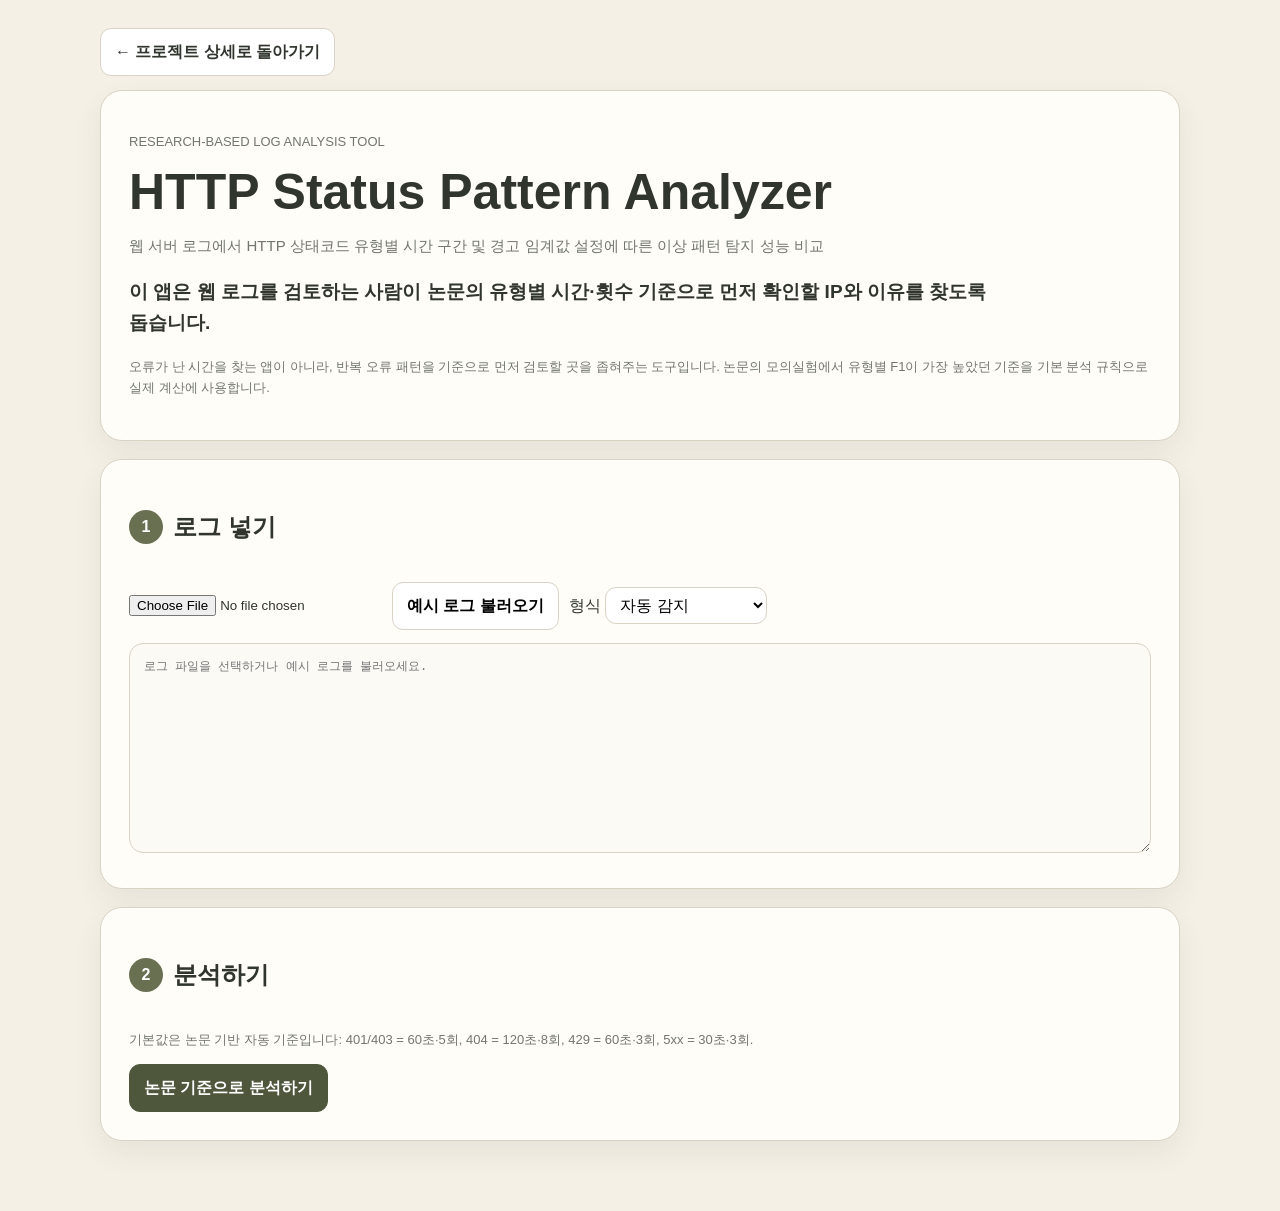
==== commit b559f1b1: "Align BR-B first screen and v5.2 download with assignment requirements" ====
--- a/brb-app.html
+++ b/brb-app.html
@@ -16,7 +16,7 @@
 <p class="note">RESEARCH-BASED LOG ANALYSIS TOOL</p>
 <h1>HTTP Status Pattern Analyzer</h1>
 <p class="paper-title">웹 서버 로그에서 HTTP 상태코드 유형별 시간 구간 및 경고 임계값 설정에 따른 이상 패턴 탐지 성능 비교</p>
-<p class="lead"><strong>웹 로그에서 같은 종류의 오류가 짧은 시간 안에 반복된 곳을 찾아, 사용자가 먼저 확인할 Host/IP와 그 이유를 알려줍니다.</strong></p>
+<p class="lead"><strong>이 앱은 웹 로그를 검토하는 사람이 논문의 유형별 시간·횟수 기준으로 먼저 확인할 IP와 이유를 찾도록 돕습니다.</strong></p>
 <p class="note">오류가 난 시간을 찾는 앱이 아니라, 반복 오류 패턴을 기준으로 먼저 검토할 곳을 좁혀주는 도구입니다. 논문의 모의실험에서 유형별 F1이 가장 높았던 기준을 기본 분석 규칙으로 실제 계산에 사용합니다.</p>
 </section>
 
